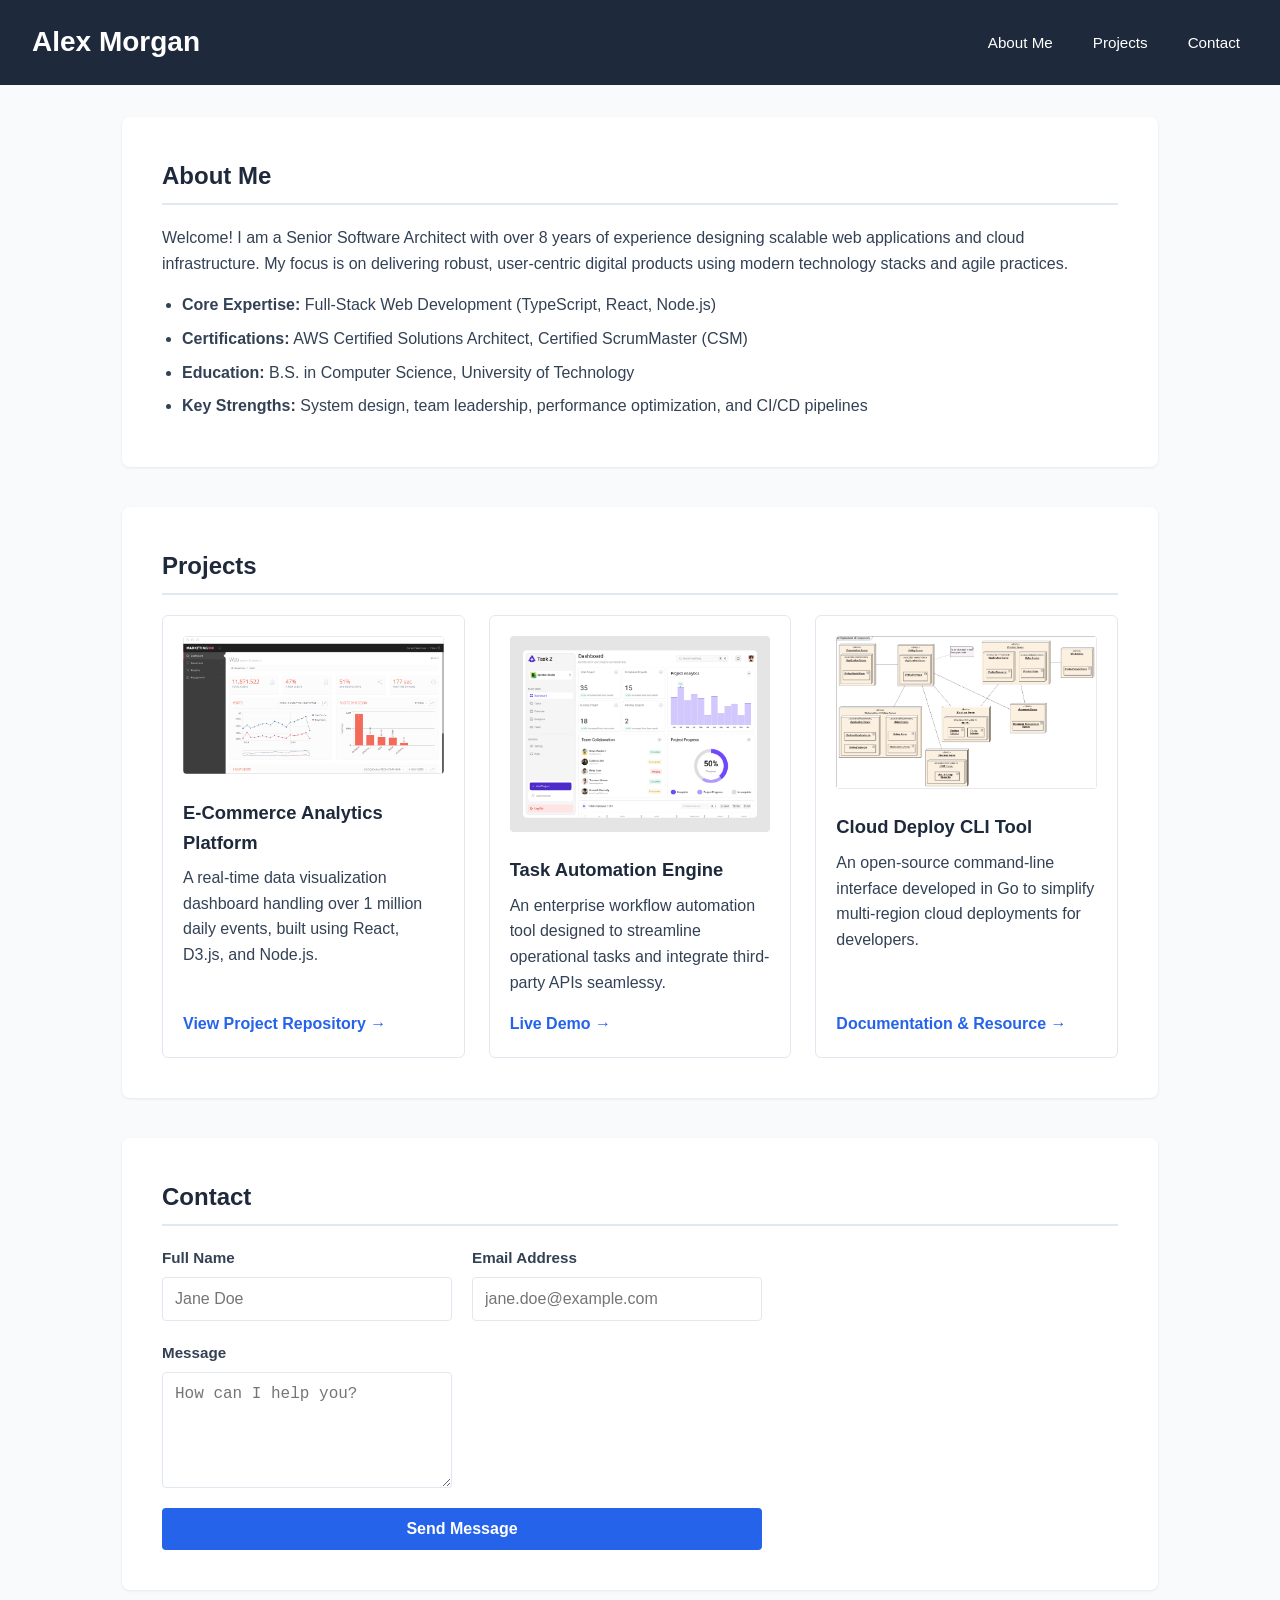
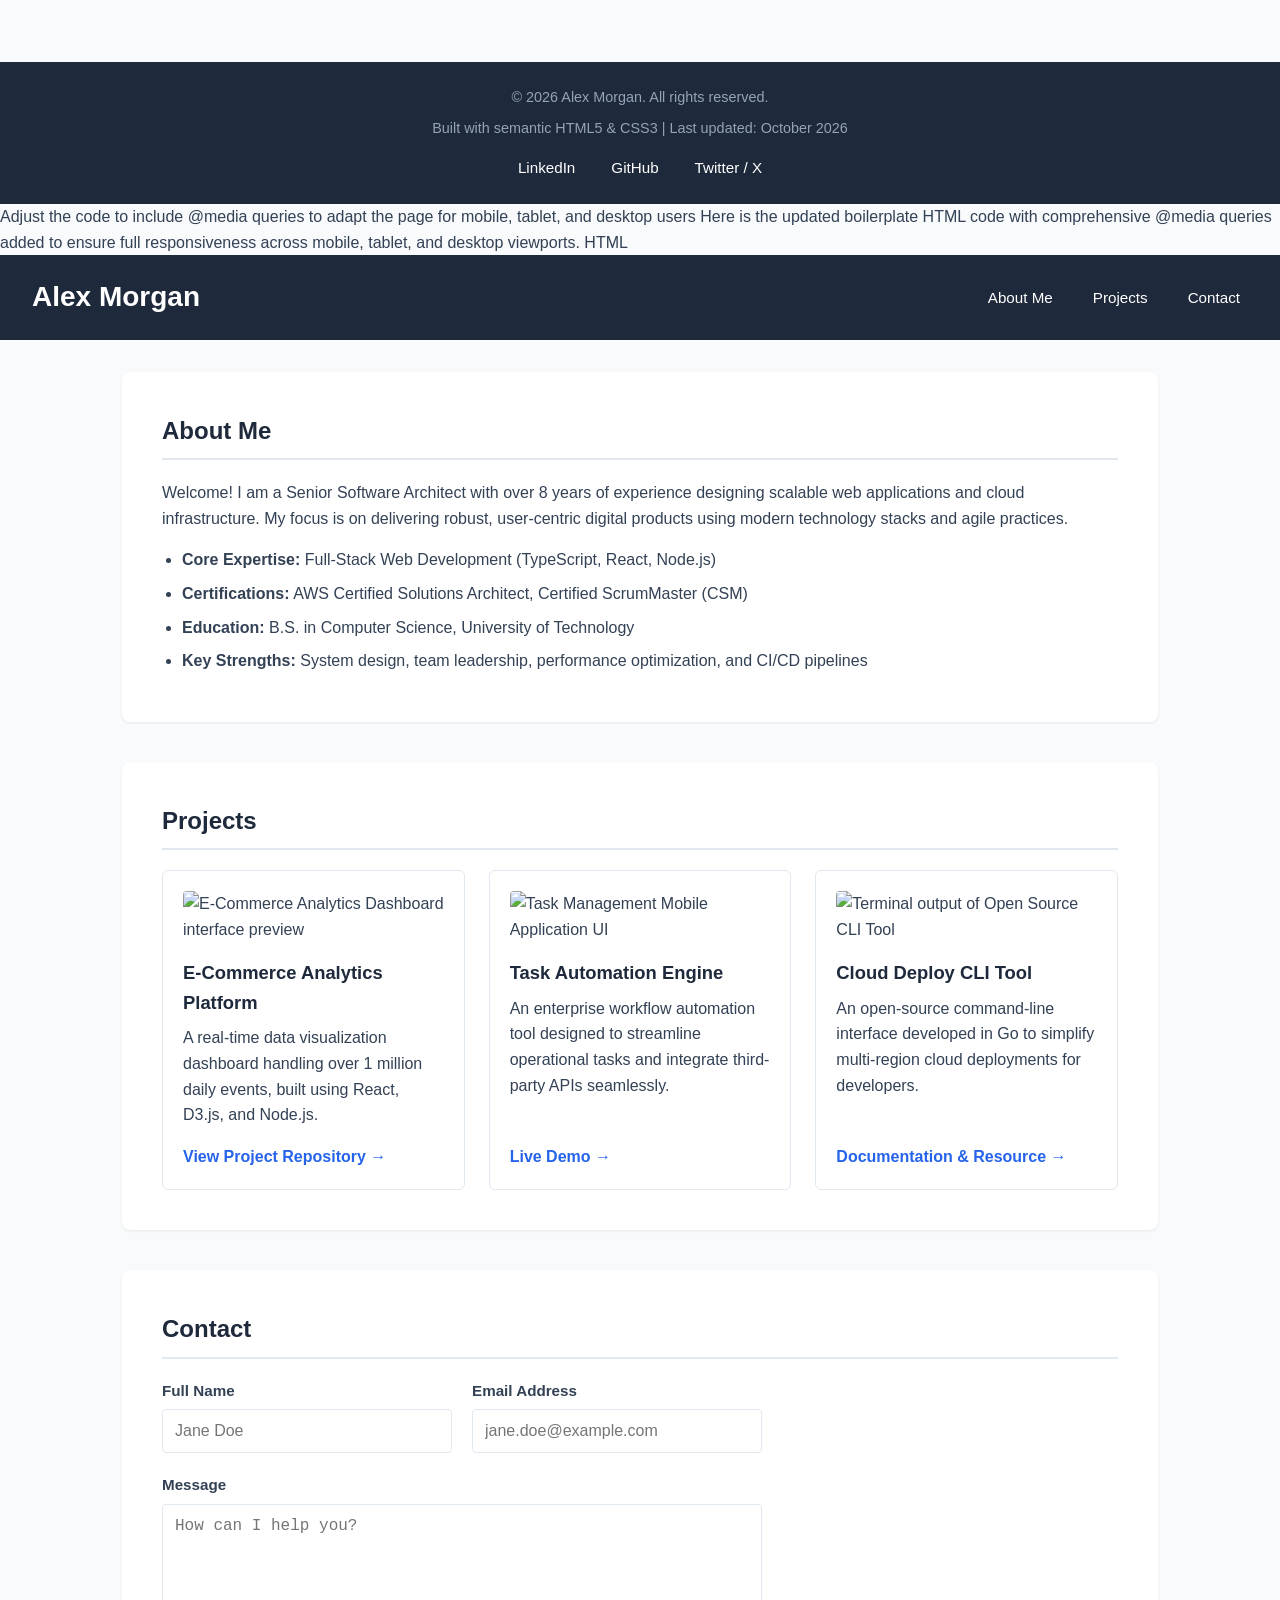
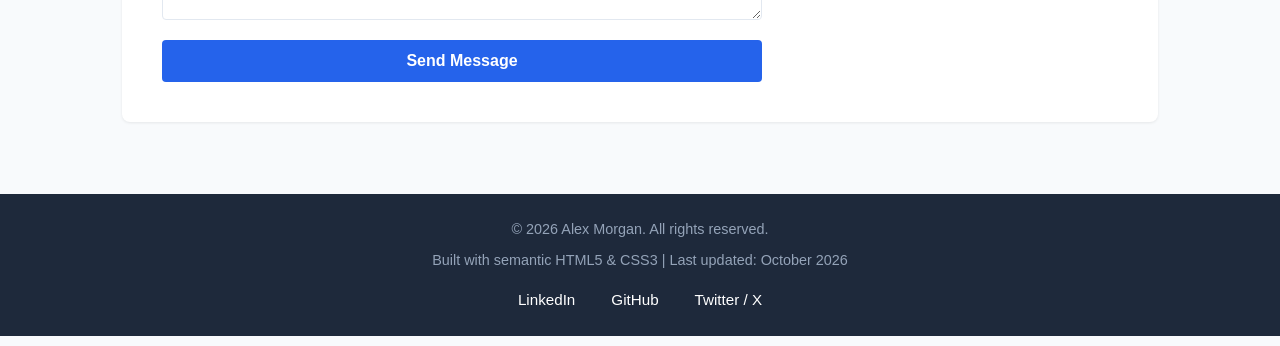
==== index.html @ 40d51b21 "Initial Commit" ====
<!DOCTYPE html>
<html lang="en">
<head>
    <meta charset="UTF-8">
    <meta name="viewport" content="width=device-width, initial-scale=1.0">
    <meta name="description" content="Professional portfolio and profile showcasing expertise, qualifications, and recent projects.">
    <meta name="author" content="Alex Morgan">
    <title>Alex Morgan | Professional Profile</title>
    <link rel="stylesheet" href="styles.css">

</head>
<body>

    <!-- Header Section -->
    <header>
        <h1>Alex Morgan</h1>
        <nav aria-label="Main Navigation">
            <ul>
                <li><a href="#about">About Me</a></li>
                <li><a href="#projects">Projects</a></li>
                <li><a href="#contact">Contact</a></li>
            </ul>
        </nav>
    </header>

    <!-- Main Content Area -->
    <main>
        <!-- Section 1: About Me -->
        <section id="about">
            <h2>About Me</h2>
            <p>Welcome! I am a Senior Software Architect with over 8 years of experience designing scalable web applications and cloud infrastructure. My focus is on delivering robust, user-centric digital products using modern technology stacks and agile practices.</p>
            
            <ul class="about-list">
                <li><strong>Core Expertise:</strong> Full-Stack Web Development (TypeScript, React, Node.js)</li>
                <li><strong>Certifications:</strong> AWS Certified Solutions Architect, Certified ScrumMaster (CSM)</li>
                <li><strong>Education:</strong> B.S. in Computer Science, University of Technology</li>
                <li><strong>Key Strengths:</strong> System design, team leadership, performance optimization, and CI/CD pipelines</li>
            </ul>
        </section>

        <!-- Section 2: Projects -->
        <section id="projects">
            <h2>Projects</h2>
            <div class="projects-grid">
                
                <!-- Project 1 (With Image) -->
                <article class="project-card">
                    <div>
                        <img src="analytics.jpg" alt="E-Commerce Analytics Dashboard interface preview">
                        <h3>E-Commerce Analytics Platform</h3>
                        <p>A real-time data visualization dashboard handling over 1 million daily events, built using React, D3.js, and Node.js.</p>
                    </div>
                    <a href="https://github.com/example/ecommerce-analytics" target="_blank" rel="noopener noreferrer">View Project Repository &rarr;</a>
                </article>

                <!-- Project 2 (With Image) -->
                <article class="project-card">
                    <div>
                        <img src="task-manage.webp" alt="Task Management Mobile Application UI">
                        <h3>Task Automation Engine</h3>
                        <p>An enterprise workflow automation tool designed to streamline operational tasks and integrate third-party APIs seamlessy.</p>
                    </div>
                    <a href="https://example.com/task-engine-demo" target="_blank" rel="noopener noreferrer">Live Demo &rarr;</a>
                </article>

                <!-- Project 3 (With Linked Resource) -->
                <article class="project-card">
                    <div>
                        <img src="deploy.png" alt="Terminal output of Open Source CLI Tool">
                        <h3>Cloud Deploy CLI Tool</h3>
                        <p>An open-source command-line interface developed in Go to simplify multi-region cloud deployments for developers.</p>
                    </div>
                    <a href="https://example.com/cloud-cli-docs" target="_blank" rel="noopener noreferrer">Documentation & Resource &rarr;</a>
                </article>

            </div>
        </section>

        <!-- Section 3: Contact Form -->
        <section id="contact">
            <h2>Contact</h2>
            <form class="contact-form" action="#" method="POST">
                
                <div class="form-group">
                    <label for="name">Full Name</label>
                    <input type="text" id="name" name="name" required placeholder="Jane Doe">
                </div>

                <div class="form-group">
                    <label for="email">Email Address</label>
                    <input type="email" id="email" name="email" required placeholder="jane.doe@example.com">
                </div>

                <div class="form-group">
                    <label for="message">Message</label>
                    <textarea id="message" name="message" rows="5" required placeholder="How can I help you?"></textarea>
                </div>

                <button type="submit">Send Message</button>
            </form>
        </section>
    </main>

    <!-- Footer Section -->
    <footer>
        <p>&copy; 2026 Alex Morgan. All rights reserved.</p>
        <p>Built with semantic HTML5 & CSS3 | Last updated: October 2026</p>
        
        <nav aria-label="Social Media Links">
            <ul class="social-links">
                <li><a href="https://linkedin.com" target="_blank" rel="noopener noreferrer">LinkedIn</a></li>
                <li><a href="https://github.com" target="_blank" rel="noopener noreferrer">GitHub</a></li>
                <li><a href="https://twitter.com" target="_blank" rel="noopener noreferrer">Twitter / X</a></li>
            </ul>
        </nav>
    </footer>

</body>
</html>
Adjust the code to include @media queries to adapt the page for mobile, tablet, and desktop users

Here is the updated boilerplate HTML code with comprehensive @media queries added to ensure full responsiveness across mobile, tablet, and desktop viewports.

HTML
<!DOCTYPE html>
<html lang="en">
<head>
    <meta charset="UTF-8">
    <meta name="viewport" content="width=device-width, initial-scale=1.0">
    <meta name="description" content="Professional portfolio and profile showcasing expertise, qualifications, and recent projects.">
    <meta name="author" content="Alex Morgan">
    <title>Alex Morgan | Professional Profile</title>
    <style>
        :root {
            --primary-color: #2563eb;
            --primary-hover: #1d4ed8;
            --secondary-color: #1e293b;
            --background-color: #f8fafc;
            --card-background: #ffffff;
            --text-color: #334155;
            --border-color: #e2e8f0;
        }

        * {
            box-sizing: border-box;
            margin: 0;
            padding: 0;
        }

        body {
            font-family: -apple-system, BlinkMacSystemFont, "Segoe UI", Roboto, Helvetica, Arial, sans-serif;
            line-height: 1.6;
            color: var(--text-color);
            background-color: var(--background-color);
            display: flex;
            flex-direction: column;
            min-height: 100vh;
        }

        /* ----------------------------------------------------
           BASE STYLES (Mobile-First Defaults: < 768px)
        ---------------------------------------------------- */
        header {
            background-color: var(--secondary-color);
            color: #ffffff;
            padding: 1.25rem 1rem;
            display: flex;
            flex-direction: column;
            align-items: center;
            gap: 1rem;
            text-align: center;
        }

        header h1 {
            font-size: 1.5rem;
        }

        nav ul {
            display: flex;
            flex-wrap: wrap;
            justify-content: center;
            list-style: none;
            gap: 1rem;
        }

        nav a {
            color: #ffffff;
            text-decoration: none;
            font-weight: 500;
            font-size: 0.95rem;
            padding: 0.25rem 0.5rem;
        }

        nav a:hover {
            text-decoration: underline;
        }

        main {
            width: 100%;
            margin: 1.5rem auto;
            padding: 0 1rem;
            flex: 1;
        }

        section {
            margin-bottom: 2rem;
            background-color: var(--card-background);
            padding: 1.25rem;
            border-radius: 8px;
            box-shadow: 0 1px 3px rgba(0, 0, 0, 0.08);
        }

        h2 {
            color: var(--secondary-color);
            font-size: 1.35rem;
            border-bottom: 2px solid var(--border-color);
            padding-bottom: 0.5rem;
            margin-bottom: 1.25rem;
        }

        /* Section 1: About Me */
        .about-list {
            margin-top: 1rem;
            padding-left: 1.25rem;
        }

        .about-list li {
            margin-bottom: 0.5rem;
        }

        /* Section 2: Projects */
        .projects-grid {
            display: grid;
            grid-template-columns: 1fr; /* Single column on small screens */
            gap: 1.25rem;
        }

        .project-card {
            border: 1px solid var(--border-color);
            border-radius: 6px;
            padding: 1.25rem;
            display: flex;
            flex-direction: column;
            justify-content: space-between;
        }

        .project-card img {
            width: 100%;
            height: auto;
            max-height: 200px;
            object-fit: cover;
            border-radius: 4px;
            margin-bottom: 1rem;
        }

        .project-card h3 {
            margin-bottom: 0.5rem;
            color: var(--secondary-color);
            font-size: 1.15rem;
        }

        .project-card a {
            display: inline-block;
            margin-top: 1rem;
            color: var(--primary-color);
            text-decoration: none;
            font-weight: bold;
        }

        .project-card a:hover {
            text-decoration: underline;
        }

        /* Section 3: Contact Form */
        .contact-form {
            display: flex;
            flex-direction: column;
            gap: 1rem;
            width: 100%;
        }

        .form-group {
            display: flex;
            flex-direction: column;
            gap: 0.4rem;
        }

        label {
            font-weight: 600;
            font-size: 0.95rem;
        }

        input, textarea {
            padding: 0.75rem;
            border: 1px solid var(--border-color);
            border-radius: 4px;
            font-size: 1rem;
            width: 100%;
        }

        button[type="submit"] {
            background-color: var(--primary-color);
            color: white;
            padding: 0.75rem 1.5rem;
            border: none;
            border-radius: 4px;
            font-size: 1rem;
            cursor: pointer;
            width: 100%; /* Full width button on mobile */
            font-weight: 600;
            transition: background-color 0.2s ease;
        }

        button[type="submit"]:hover {
            background-color: var(--primary-hover);
        }

        /* Footer */
        footer {
            background-color: var(--secondary-color);
            color: #94a3b8;
            padding: 1.5rem 1rem;
            text-align: center;
            margin-top: auto;
            font-size: 0.9rem;
        }

        footer p {
            margin-bottom: 0.5rem;
        }

        .social-links {
            display: flex;
            justify-content: center;
            gap: 1.25rem;
            list-style: none;
            margin-top: 1rem;
        }

        .social-links a {
            color: #ffffff;
            text-decoration: none;
        }

        .social-links a:hover {
            text-decoration: underline;
        }


        /* ----------------------------------------------------
           MEDIA QUERY: TABLETS (768px to 1023px)
        ---------------------------------------------------- */
        @media screen and (min-width: 768px) {
            header {
                flex-direction: row;
                justify-content: space-between;
                padding: 1.25rem 2rem;
                text-align: left;
            }

            header h1 {
                font-size: 1.75rem;
            }

            nav ul {
                gap: 1.5rem;
            }

            main {
                max-width: 90%;
                margin: 2rem auto;
            }

            section {
                padding: 2rem;
                margin-bottom: 2.5rem;
            }

            h2 {
                font-size: 1.5rem;
            }

            /* Projects grid displays 2 items per row on tablets */
            .projects-grid {
                grid-template-columns: repeat(2, 1fr);
                gap: 1.5rem;
            }

            .contact-form {
                max-width: 600px;
            }

            button[type="submit"] {
                width: auto; /* Auto width on tablet and up */
            }
        }


        /* ----------------------------------------------------
           MEDIA QUERY: DESKTOPS (1024px and above)
        ---------------------------------------------------- */
        @media screen and (min-width: 1024px) {
            main {
                max-width: 1100px;
                padding: 0 2rem;
            }

            /* Projects grid displays 3 items per row on large desktops */
            .projects-grid {
                grid-template-columns: repeat(3, 1fr);
            }

            section {
                padding: 2.5rem;
            }

            .contact-form {
                display: grid;
                grid-template-columns: 1fr 1fr;
                gap: 1.25rem;
            }

            /* Make message textarea and submit button span full width */
            .form-group.full-width,
            button[type="submit"] {
                grid-column: span 2;
            }
        }
    </style>
</head>
<body>

    <!-- Header Section -->
    <header>
        <h1>Alex Morgan</h1>
        <nav aria-label="Main Navigation">
            <ul>
                <li><a href="#about">About Me</a></li>
                <li><a href="#projects">Projects</a></li>
                <li><a href="#contact">Contact</a></li>
            </ul>
        </nav>
    </header>

    <!-- Main Content Area -->
    <main>
        <!-- Section 1: About Me -->
        <section id="about">
            <h2>About Me</h2>
            <p>Welcome! I am a Senior Software Architect with over 8 years of experience designing scalable web applications and cloud infrastructure. My focus is on delivering robust, user-centric digital products using modern technology stacks and agile practices.</p>
            
            <ul class="about-list">
                <li><strong>Core Expertise:</strong> Full-Stack Web Development (TypeScript, React, Node.js)</li>
                <li><strong>Certifications:</strong> AWS Certified Solutions Architect, Certified ScrumMaster (CSM)</li>
                <li><strong>Education:</strong> B.S. in Computer Science, University of Technology</li>
                <li><strong>Key Strengths:</strong> System design, team leadership, performance optimization, and CI/CD pipelines</li>
            </ul>
        </section>

        <!-- Section 2: Projects -->
        <section id="projects">
            <h2>Projects</h2>
            <div class="projects-grid">
                
                <!-- Project 1 -->
                <article class="project-card">
                    <div>
                        <img src="https://via.placeholder.com/400x200?text=E-Commerce+Platform" alt="E-Commerce Analytics Dashboard interface preview">
                        <h3>E-Commerce Analytics Platform</h3>
                        <p>A real-time data visualization dashboard handling over 1 million daily events, built using React, D3.js, and Node.js.</p>
                    </div>
                    <a href="https://github.com/example/ecommerce-analytics" target="_blank" rel="noopener noreferrer">View Project Repository &rarr;</a>
                </article>

                <!-- Project 2 -->
                <article class="project-card">
                    <div>
                        <img src="https://via.placeholder.com/400x200?text=Task+Management+App" alt="Task Management Mobile Application UI">
                        <h3>Task Automation Engine</h3>
                        <p>An enterprise workflow automation tool designed to streamline operational tasks and integrate third-party APIs seamlessly.</p>
                    </div>
                    <a href="https://example.com/task-engine-demo" target="_blank" rel="noopener noreferrer">Live Demo &rarr;</a>
                </article>

                <!-- Project 3 -->
                <article class="project-card">
                    <div>
                        <img src="https://via.placeholder.com/400x200?text=Open+Source+CLI" alt="Terminal output of Open Source CLI Tool">
                        <h3>Cloud Deploy CLI Tool</h3>
                        <p>An open-source command-line interface developed in Go to simplify multi-region cloud deployments for developers.</p>
                    </div>
                    <a href="https://example.com/cloud-cli-docs" target="_blank" rel="noopener noreferrer">Documentation & Resource &rarr;</a>
                </article>

            </div>
        </section>

        <!-- Section 3: Contact Form -->
        <section id="contact">
            <h2>Contact</h2>
            <form class="contact-form" action="#" method="POST">
                
                <div class="form-group">
                    <label for="name">Full Name</label>
                    <input type="text" id="name" name="name" required placeholder="Jane Doe">
                </div>

                <div class="form-group">
                    <label for="email">Email Address</label>
                    <input type="email" id="email" name="email" required placeholder="jane.doe@example.com">
                </div>

                <div class="form-group full-width">
                    <label for="message">Message</label>
                    <textarea id="message" name="message" rows="5" required placeholder="How can I help you?"></textarea>
                </div>

                <button type="submit">Send Message</button>
            </form>
        </section>
    </main>

    <!-- Footer Section -->
    <footer>
        <p>&copy; 2026 Alex Morgan. All rights reserved.</p>
        <p>Built with semantic HTML5 & CSS3 | Last updated: October 2026</p>
        
        <nav aria-label="Social Media Links">
            <ul class="social-links">
                <li><a href="https://linkedin.com" target="_blank" rel="noopener noreferrer">LinkedIn</a></li>
                <li><a href="https://github.com" target="_blank" rel="noopener noreferrer">GitHub</a></li>
                <li><a href="https://twitter.com" target="_blank" rel="noopener noreferrer">Twitter / X</a></li>
            </ul>
        </nav>
    </footer>

</body>
---- styles.css ----
:root {
    --primary-color: #2563eb;
    --secondary-color: #1e293b;
    --background-color: #f8fafc;
    --card-background: #ffffff;
    --text-color: #334155;
    --border-color: #e2e8f0;
}

* {
    box-sizing: border-box;
    margin: 0;
    padding: 0;
}

body {
    font-family: -apple-system, BlinkMacSystemFont, "Segoe UI", Roboto, Helvetica, Arial, sans-serif;
    line-height: 1.6;
    color: var(--text-color);
    background-color: var(--background-color);
    display: flex;
    flex-direction: column;
    min-height: 100vh;
}

header {
    background-color: var(--secondary-color);
    color: #ffffff;
    padding: 1rem 2rem;
    display: flex;
    justify-content: space-between;
    align-items: center;
    flex-wrap: wrap;
}

header h1 {
    font-size: 1.75rem;
}

nav ul {
    display: flex;
    list-style: none;
    gap: 1.5rem;
}

nav a {
    color: #ffffff;
    text-decoration: none;
    font-weight: 500;
}

nav a:hover {
    text-decoration: underline;
}

main {
    max-width: 1100px;
    margin: 2rem auto;
    padding: 0 1.5rem;
    flex: 1;
}

section {
    margin-bottom: 3rem;
    background-color: var(--card-background);
    padding: 2rem;
    border-radius: 8px;
    box-shadow: 0 1px 3px rgba(0,0,0,0.1);
}

h2 {
    color: var(--secondary-color);
    border-bottom: 2px solid var(--border-color);
    padding-bottom: 0.5rem;
    margin-bottom: 1.5rem;
}

/* Section 1: About Me */
.about-list {
    margin-top: 1rem;
    padding-left: 1.5rem;
}

/* Section 2: Projects */
.projects-grid {
    display: grid;
    grid-template-columns: repeat(auto-fit, minmax(280px, 1fr));
    gap: 1.5rem;
}

.project-card {
    border: 1px solid var(--border-color);
    border-radius: 6px;
    padding: 1.5rem;
    display: flex;
    flex-direction: column;
    justify-content: space-between;
}

.project-card img {
    width: 100%;
    height: 180px;
    object-fit: cover;
    border-radius: 4px;
    margin-bottom: 1rem;
}

.project-card h3 {
    margin-bottom: 0.5rem;
    color: var(--secondary-color);
}

.project-card a {
    display: inline-block;
    margin-top: 1rem;
    color: var(--primary-color);
    text-decoration: none;
    font-weight: bold;
}

.project-card a:hover {
    text-decoration: underline;
}

/* Section 3: Contact Form */
.contact-form {
    display: flex;
    flex-direction: column;
    gap: 1.25rem;
    max-width: 600px;
}

.form-group {
    display: flex;
    flex-direction: column;
    gap: 0.5rem;
}

label {
    font-weight: 600;
}

input, textarea {
    padding: 0.75rem;
    border: 1px solid var(--border-color);
    border-radius: 4px;
    font-size: 1rem;
}

button[type="submit"] {
    background-color: var(--primary-color);
    color: white;
    padding: 0.75rem 1.5rem;
    border: none;
    border-radius: 4px;
    font-size: 1rem;
    cursor: pointer;
    align-self: flex-start;
}

button[type="submit"]:hover {
    background-color: #1d4ed8;
}

/* Footer */
footer {
    background-color: var(--secondary-color);
    color: #94a3b8;
    padding: 2rem;
    text-align: center;
    margin-top: auto;
}

footer p {
    margin-bottom: 0.5rem;
}

.social-links {
    display: flex;
    justify-content: center;
    gap: 1.5rem;
    list-style: none;
    margin-top: 1rem;
}

.social-links a {
    color: #ffffff;
    text-decoration: none;
}

.social-links a:hover {
    text-decoration: underline;
}
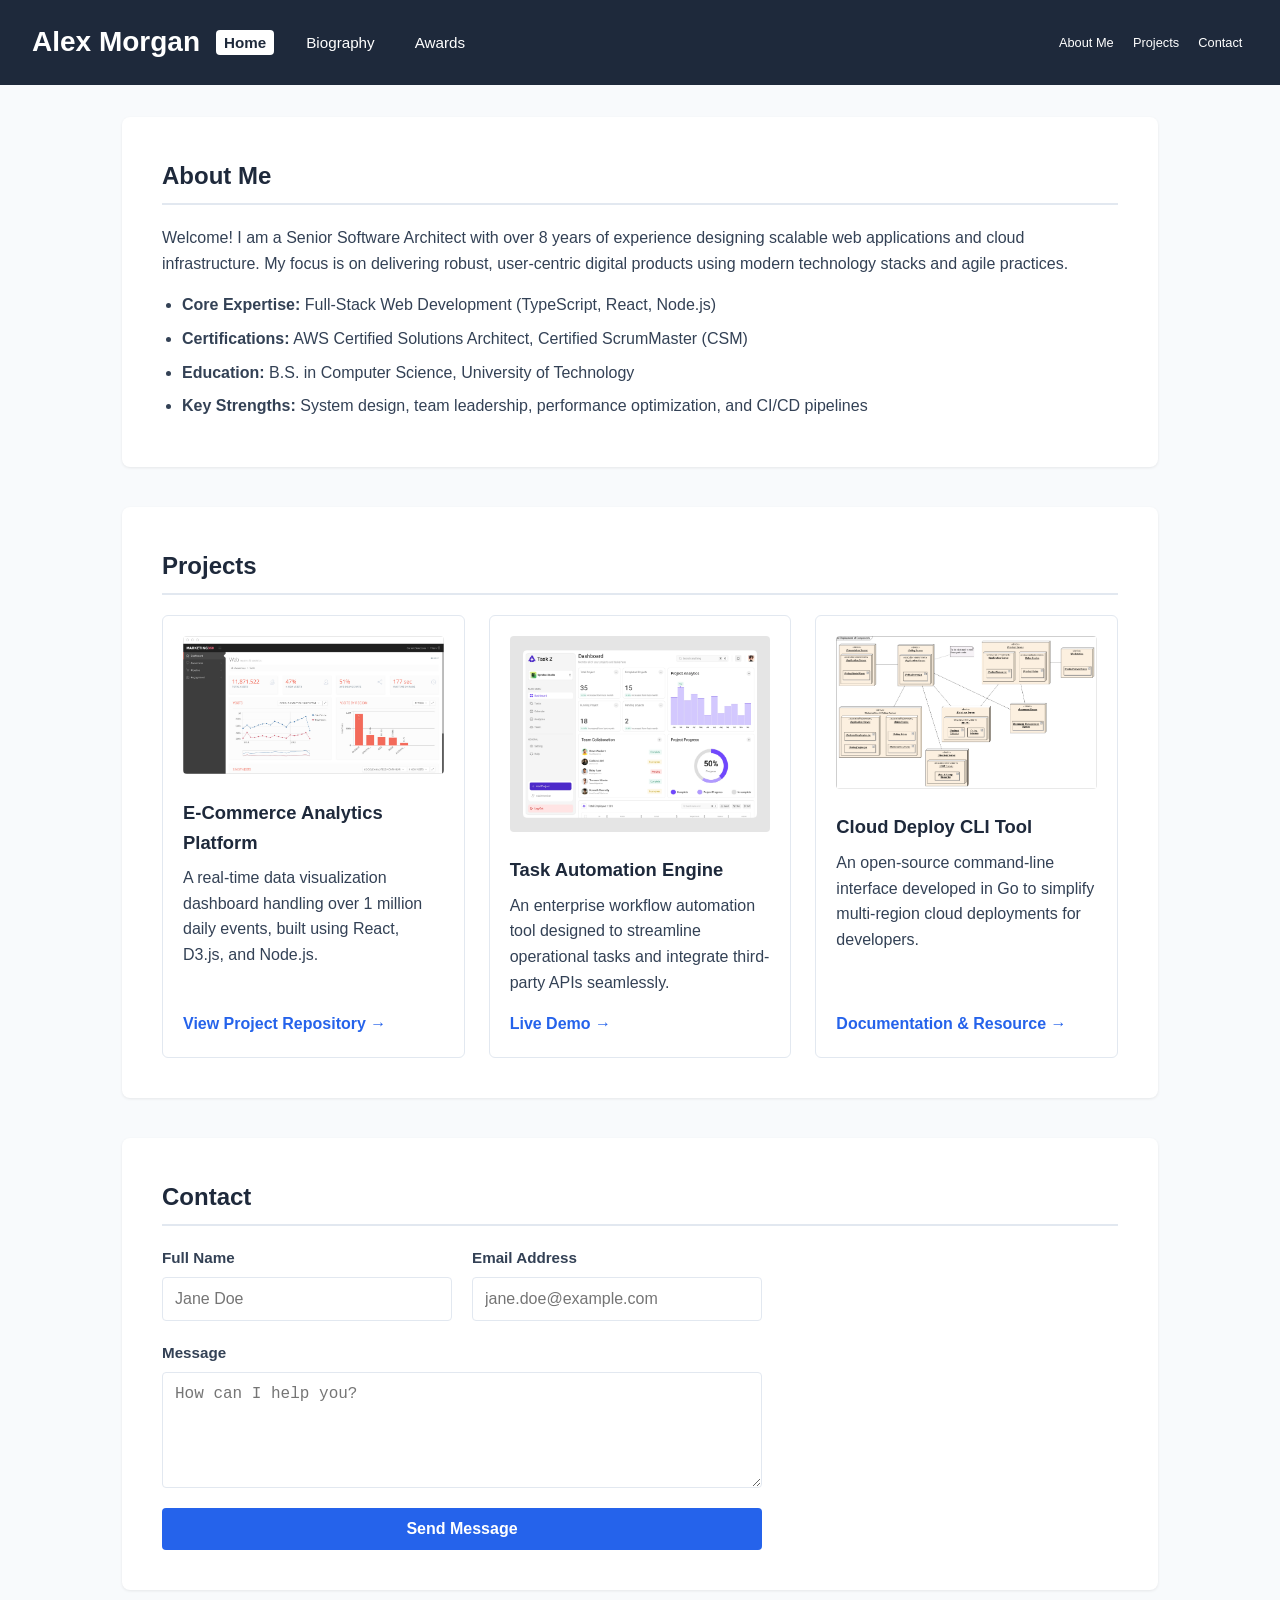
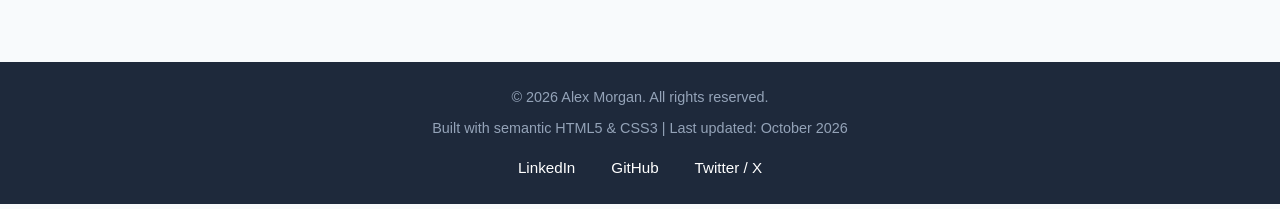
==== commit c7dc5c77: "Added persistent nav, new pages" ====
--- a/index.html
+++ b/index.html
@@ -7,439 +7,33 @@
     <meta name="author" content="Alex Morgan">
     <title>Alex Morgan | Professional Profile</title>
     <link rel="stylesheet" href="styles.css">
-
 </head>
 <body>
 
     <!-- Header Section -->
     <header>
         <h1>Alex Morgan</h1>
-        <nav aria-label="Main Navigation">
-            <ul>
-                <li><a href="#about">About Me</a></li>
-                <li><a href="#projects">Projects</a></li>
-                <li><a href="#contact">Contact</a></li>
-            </ul>
-        </nav>
-    </header>
-
-    <!-- Main Content Area -->
-    <main>
-        <!-- Section 1: About Me -->
-        <section id="about">
-            <h2>About Me</h2>
-            <p>Welcome! I am a Senior Software Architect with over 8 years of experience designing scalable web applications and cloud infrastructure. My focus is on delivering robust, user-centric digital products using modern technology stacks and agile practices.</p>
-            
-            <ul class="about-list">
-                <li><strong>Core Expertise:</strong> Full-Stack Web Development (TypeScript, React, Node.js)</li>
-                <li><strong>Certifications:</strong> AWS Certified Solutions Architect, Certified ScrumMaster (CSM)</li>
-                <li><strong>Education:</strong> B.S. in Computer Science, University of Technology</li>
-                <li><strong>Key Strengths:</strong> System design, team leadership, performance optimization, and CI/CD pipelines</li>
-            </ul>
-        </section>
-
-        <!-- Section 2: Projects -->
-        <section id="projects">
-            <h2>Projects</h2>
-            <div class="projects-grid">
-                
-                <!-- Project 1 (With Image) -->
-                <article class="project-card">
-                    <div>
-                        <img src="analytics.jpg" alt="E-Commerce Analytics Dashboard interface preview">
-                        <h3>E-Commerce Analytics Platform</h3>
-                        <p>A real-time data visualization dashboard handling over 1 million daily events, built using React, D3.js, and Node.js.</p>
-                    </div>
-                    <a href="https://github.com/example/ecommerce-analytics" target="_blank" rel="noopener noreferrer">View Project Repository &rarr;</a>
-                </article>
-
-                <!-- Project 2 (With Image) -->
-                <article class="project-card">
-                    <div>
-                        <img src="task-manage.webp" alt="Task Management Mobile Application UI">
-                        <h3>Task Automation Engine</h3>
-                        <p>An enterprise workflow automation tool designed to streamline operational tasks and integrate third-party APIs seamlessy.</p>
-                    </div>
-                    <a href="https://example.com/task-engine-demo" target="_blank" rel="noopener noreferrer">Live Demo &rarr;</a>
-                </article>
-
-                <!-- Project 3 (With Linked Resource) -->
-                <article class="project-card">
-                    <div>
-                        <img src="deploy.png" alt="Terminal output of Open Source CLI Tool">
-                        <h3>Cloud Deploy CLI Tool</h3>
-                        <p>An open-source command-line interface developed in Go to simplify multi-region cloud deployments for developers.</p>
-                    </div>
-                    <a href="https://example.com/cloud-cli-docs" target="_blank" rel="noopener noreferrer">Documentation & Resource &rarr;</a>
-                </article>
-
-            </div>
-        </section>
-
-        <!-- Section 3: Contact Form -->
-        <section id="contact">
-            <h2>Contact</h2>
-            <form class="contact-form" action="#" method="POST">
-                
-                <div class="form-group">
-                    <label for="name">Full Name</label>
-                    <input type="text" id="name" name="name" required placeholder="Jane Doe">
-                </div>
-
-                <div class="form-group">
-                    <label for="email">Email Address</label>
-                    <input type="email" id="email" name="email" required placeholder="jane.doe@example.com">
-                </div>
-
-                <div class="form-group">
-                    <label for="message">Message</label>
-                    <textarea id="message" name="message" rows="5" required placeholder="How can I help you?"></textarea>
-                </div>
-
-                <button type="submit">Send Message</button>
-            </form>
-        </section>
-    </main>
-
-    <!-- Footer Section -->
-    <footer>
-        <p>&copy; 2026 Alex Morgan. All rights reserved.</p>
-        <p>Built with semantic HTML5 & CSS3 | Last updated: October 2026</p>
-        
-        <nav aria-label="Social Media Links">
-            <ul class="social-links">
-                <li><a href="https://linkedin.com" target="_blank" rel="noopener noreferrer">LinkedIn</a></li>
-                <li><a href="https://github.com" target="_blank" rel="noopener noreferrer">GitHub</a></li>
-                <li><a href="https://twitter.com" target="_blank" rel="noopener noreferrer">Twitter / X</a></li>
-            </ul>
-        </nav>
-    </footer>
-
-</body>
-</html>
-Adjust the code to include @media queries to adapt the page for mobile, tablet, and desktop users
-
-Here is the updated boilerplate HTML code with comprehensive @media queries added to ensure full responsiveness across mobile, tablet, and desktop viewports.
-
-HTML
-<!DOCTYPE html>
-<html lang="en">
-<head>
-    <meta charset="UTF-8">
-    <meta name="viewport" content="width=device-width, initial-scale=1.0">
-    <meta name="description" content="Professional portfolio and profile showcasing expertise, qualifications, and recent projects.">
-    <meta name="author" content="Alex Morgan">
-    <title>Alex Morgan | Professional Profile</title>
-    <style>
-        :root {
-            --primary-color: #2563eb;
-            --primary-hover: #1d4ed8;
-            --secondary-color: #1e293b;
-            --background-color: #f8fafc;
-            --card-background: #ffffff;
-            --text-color: #334155;
-            --border-color: #e2e8f0;
-        }
-
-        * {
-            box-sizing: border-box;
-            margin: 0;
-            padding: 0;
-        }
-
-        body {
-            font-family: -apple-system, BlinkMacSystemFont, "Segoe UI", Roboto, Helvetica, Arial, sans-serif;
-            line-height: 1.6;
-            color: var(--text-color);
-            background-color: var(--background-color);
-            display: flex;
-            flex-direction: column;
-            min-height: 100vh;
-        }
-
-        /* ----------------------------------------------------
-           BASE STYLES (Mobile-First Defaults: < 768px)
-        ---------------------------------------------------- */
-        header {
-            background-color: var(--secondary-color);
-            color: #ffffff;
-            padding: 1.25rem 1rem;
-            display: flex;
-            flex-direction: column;
-            align-items: center;
-            gap: 1rem;
-            text-align: center;
-        }
-
-        header h1 {
-            font-size: 1.5rem;
-        }
-
-        nav ul {
-            display: flex;
-            flex-wrap: wrap;
-            justify-content: center;
-            list-style: none;
-            gap: 1rem;
-        }
-
-        nav a {
-            color: #ffffff;
-            text-decoration: none;
-            font-weight: 500;
-            font-size: 0.95rem;
-            padding: 0.25rem 0.5rem;
-        }
-
-        nav a:hover {
-            text-decoration: underline;
-        }
-
-        main {
-            width: 100%;
-            margin: 1.5rem auto;
-            padding: 0 1rem;
-            flex: 1;
-        }
-
-        section {
-            margin-bottom: 2rem;
-            background-color: var(--card-background);
-            padding: 1.25rem;
-            border-radius: 8px;
-            box-shadow: 0 1px 3px rgba(0, 0, 0, 0.08);
-        }
-
-        h2 {
-            color: var(--secondary-color);
-            font-size: 1.35rem;
-            border-bottom: 2px solid var(--border-color);
-            padding-bottom: 0.5rem;
-            margin-bottom: 1.25rem;
-        }
-
-        /* Section 1: About Me */
-        .about-list {
-            margin-top: 1rem;
-            padding-left: 1.25rem;
-        }
-
-        .about-list li {
-            margin-bottom: 0.5rem;
-        }
-
-        /* Section 2: Projects */
-        .projects-grid {
-            display: grid;
-            grid-template-columns: 1fr; /* Single column on small screens */
-            gap: 1.25rem;
-        }
-
-        .project-card {
-            border: 1px solid var(--border-color);
-            border-radius: 6px;
-            padding: 1.25rem;
-            display: flex;
-            flex-direction: column;
-            justify-content: space-between;
-        }
-
-        .project-card img {
-            width: 100%;
-            height: auto;
-            max-height: 200px;
-            object-fit: cover;
-            border-radius: 4px;
-            margin-bottom: 1rem;
-        }
-
-        .project-card h3 {
-            margin-bottom: 0.5rem;
-            color: var(--secondary-color);
-            font-size: 1.15rem;
-        }
-
-        .project-card a {
-            display: inline-block;
-            margin-top: 1rem;
-            color: var(--primary-color);
-            text-decoration: none;
-            font-weight: bold;
-        }
-
-        .project-card a:hover {
-            text-decoration: underline;
-        }
-
-        /* Section 3: Contact Form */
-        .contact-form {
-            display: flex;
-            flex-direction: column;
-            gap: 1rem;
-            width: 100%;
-        }
-
-        .form-group {
-            display: flex;
-            flex-direction: column;
-            gap: 0.4rem;
-        }
-
-        label {
-            font-weight: 600;
-            font-size: 0.95rem;
-        }
-
-        input, textarea {
-            padding: 0.75rem;
-            border: 1px solid var(--border-color);
-            border-radius: 4px;
-            font-size: 1rem;
-            width: 100%;
-        }
-
-        button[type="submit"] {
-            background-color: var(--primary-color);
-            color: white;
-            padding: 0.75rem 1.5rem;
-            border: none;
-            border-radius: 4px;
-            font-size: 1rem;
-            cursor: pointer;
-            width: 100%; /* Full width button on mobile */
-            font-weight: 600;
-            transition: background-color 0.2s ease;
-        }
-
-        button[type="submit"]:hover {
-            background-color: var(--primary-hover);
-        }
-
-        /* Footer */
-        footer {
-            background-color: var(--secondary-color);
-            color: #94a3b8;
-            padding: 1.5rem 1rem;
-            text-align: center;
-            margin-top: auto;
-            font-size: 0.9rem;
-        }
-
-        footer p {
-            margin-bottom: 0.5rem;
-        }
-
-        .social-links {
-            display: flex;
-            justify-content: center;
-            gap: 1.25rem;
-            list-style: none;
-            margin-top: 1rem;
-        }
-
-        .social-links a {
-            color: #ffffff;
-            text-decoration: none;
-        }
-
-        .social-links a:hover {
-            text-decoration: underline;
-        }
-
-
-        /* ----------------------------------------------------
-           MEDIA QUERY: TABLETS (768px to 1023px)
-        ---------------------------------------------------- */
-        @media screen and (min-width: 768px) {
-            header {
-                flex-direction: row;
-                justify-content: space-between;
-                padding: 1.25rem 2rem;
-                text-align: left;
-            }
-
-            header h1 {
-                font-size: 1.75rem;
-            }
-
-            nav ul {
-                gap: 1.5rem;
-            }
-
-            main {
-                max-width: 90%;
-                margin: 2rem auto;
-            }
-
-            section {
-                padding: 2rem;
-                margin-bottom: 2.5rem;
-            }
-
-            h2 {
-                font-size: 1.5rem;
-            }
-
-            /* Projects grid displays 2 items per row on tablets */
-            .projects-grid {
-                grid-template-columns: repeat(2, 1fr);
-                gap: 1.5rem;
-            }
-
-            .contact-form {
-                max-width: 600px;
-            }
-
-            button[type="submit"] {
-                width: auto; /* Auto width on tablet and up */
-            }
-        }
-
-
-        /* ----------------------------------------------------
-           MEDIA QUERY: DESKTOPS (1024px and above)
-        ---------------------------------------------------- */
-        @media screen and (min-width: 1024px) {
-            main {
-                max-width: 1100px;
-                padding: 0 2rem;
-            }
-
-            /* Projects grid displays 3 items per row on large desktops */
-            .projects-grid {
-                grid-template-columns: repeat(3, 1fr);
-            }
-
-            section {
-                padding: 2.5rem;
-            }
-
-            .contact-form {
-                display: grid;
-                grid-template-columns: 1fr 1fr;
-                gap: 1.25rem;
-            }
-
-            /* Make message textarea and submit button span full width */
-            .form-group.full-width,
-            button[type="submit"] {
-                grid-column: span 2;
-            }
-        }
-    </style>
-</head>
-<body>
-
-    <!-- Header Section -->
-    <header>
-        <h1>Alex Morgan</h1>
-        <nav aria-label="Main Navigation">
-            <ul>
-                <li><a href="#about">About Me</a></li>
-                <li><a href="#projects">Projects</a></li>
-                <li><a href="#contact">Contact</a></li>
-            </ul>
-        </nav>
+        <input class="menu-toggle-checkbox" type="checkbox" id="mobile-menu-index">
+        <label class="menu-toggle-button" for="mobile-menu-index">
+            <span class="hamburger-icon" aria-hidden="true"><span></span><span></span><span></span></span>
+            Menu
+        </label>
+        <div class="header-navigation">
+            <nav class="main-navigation" aria-label="Main Navigation">
+                <ul>
+                    <li><a href="index.html" class="active" aria-current="page">Home</a></li>
+                    <li><a href="biography.html">Biography</a></li>
+                    <li><a href="awards.html">Awards</a></li>
+                </ul>
+            </nav>
+            <nav class="section-navigation" aria-label="Page Sections">
+                <ul>
+                    <li><a href="#about">About Me</a></li>
+                    <li><a href="#projects">Projects</a></li>
+                    <li><a href="#contact">Contact</a></li>
+                </ul>
+            </nav>
+        </div>
     </header>
 
     <!-- Main Content Area -->
@@ -465,7 +59,7 @@
                 <!-- Project 1 -->
                 <article class="project-card">
                     <div>
-                        <img src="https://via.placeholder.com/400x200?text=E-Commerce+Platform" alt="E-Commerce Analytics Dashboard interface preview">
+                        <img src="analytics.jpg" alt="E-Commerce Analytics Dashboard interface preview">
                         <h3>E-Commerce Analytics Platform</h3>
                         <p>A real-time data visualization dashboard handling over 1 million daily events, built using React, D3.js, and Node.js.</p>
                     </div>
@@ -475,7 +69,7 @@
                 <!-- Project 2 -->
                 <article class="project-card">
                     <div>
-                        <img src="https://via.placeholder.com/400x200?text=Task+Management+App" alt="Task Management Mobile Application UI">
+                        <img src="task-manage.webp" alt="Task Management Mobile Application UI">
                         <h3>Task Automation Engine</h3>
                         <p>An enterprise workflow automation tool designed to streamline operational tasks and integrate third-party APIs seamlessly.</p>
                     </div>
@@ -485,7 +79,7 @@
                 <!-- Project 3 -->
                 <article class="project-card">
                     <div>
-                        <img src="https://via.placeholder.com/400x200?text=Open+Source+CLI" alt="Terminal output of Open Source CLI Tool">
+                        <img src="deploy.png" alt="Terminal output of Open Source CLI Tool">
                         <h3>Cloud Deploy CLI Tool</h3>
                         <p>An open-source command-line interface developed in Go to simplify multi-region cloud deployments for developers.</p>
                     </div>
--- a/styles.css
+++ b/styles.css
@@ -1,6 +1,7 @@
 
 :root {
     --primary-color: #2563eb;
+    --primary-hover: #1d4ed8;
     --secondary-color: #1e293b;
     --background-color: #f8fafc;
     --card-background: #ffffff;
@@ -24,75 +25,217 @@
     min-height: 100vh;
 }
 
+/* ----------------------------------------------------
+   BASE STYLES (Mobile-First Defaults: < 768px)
+---------------------------------------------------- */
 header {
     background-color: var(--secondary-color);
     color: #ffffff;
-    padding: 1rem 2rem;
-    display: flex;
+    padding: 1.25rem 1rem;
+    display: flex;
+    flex-direction: column;
+    align-items: center;
+    gap: 1rem;
+    text-align: center;
+}
+
+header h1 {
+    font-size: 1.5rem;
+}
+
+header .header-navigation {
+    display: flex;
+    flex-direction: row;
+    flex-wrap: wrap;
+    align-items: center;
     justify-content: space-between;
-    align-items: center;
+    width: 100%;
+    gap: 0.35rem;
+}
+
+.main-navigation ul {
+    justify-content: flex-start;
+}
+
+header > .main-navigation {
+    align-self: flex-start;
+    margin-right: auto;
+}
+
+.section-navigation {
+    margin-left: auto;
+}
+
+.section-navigation ul {
+    justify-content: flex-end;
+}
+
+nav ul {
+    display: flex;
     flex-wrap: wrap;
-}
-
-header h1 {
-    font-size: 1.75rem;
-}
-
-nav ul {
-    display: flex;
+    justify-content: center;
     list-style: none;
-    gap: 1.5rem;
+    gap: 1rem;
 }
 
 nav a {
     color: #ffffff;
     text-decoration: none;
     font-weight: 500;
+    font-size: 0.95rem;
+    padding: 0.25rem 0.5rem;
 }
 
 nav a:hover {
     text-decoration: underline;
 }
 
+.main-navigation a.active {
+    color: var(--secondary-color);
+    background-color: #ffffff;
+    border-radius: 4px;
+    font-weight: 700;
+}
+
+.section-navigation ul {
+    gap: 0.5rem;
+}
+
+.section-navigation a {
+    font-size: 0.8rem;
+    padding: 0.15rem 0.35rem;
+}
+
+.menu-toggle-checkbox,
+.menu-toggle-button {
+    display: none;
+}
+
+@media screen and (max-width: 767px) {
+    header {
+        flex-direction: row;
+        flex-wrap: wrap;
+        justify-content: space-between;
+        text-align: left;
+    }
+
+    header h1 {
+        flex: 1;
+    }
+
+    .menu-toggle-checkbox {
+        display: block;
+        position: absolute;
+        width: 1px;
+        height: 1px;
+        padding: 0;
+        margin: -1px;
+        overflow: hidden;
+        clip: rect(0, 0, 0, 0);
+        white-space: nowrap;
+        border: 0;
+    }
+
+    .menu-toggle-button {
+        display: inline-flex;
+        align-items: center;
+        gap: 0.5rem;
+        padding: 0.5rem 0.75rem;
+        border: 1px solid #94a3b8;
+        border-radius: 4px;
+        cursor: pointer;
+    }
+
+    .menu-toggle-checkbox:focus-visible + .menu-toggle-button {
+        outline: 2px solid #ffffff;
+        outline-offset: 3px;
+    }
+
+    .hamburger-icon {
+        display: flex;
+        flex-direction: column;
+        gap: 4px;
+    }
+
+    .hamburger-icon span {
+        display: block;
+        width: 18px;
+        height: 2px;
+        background-color: #ffffff;
+    }
+
+    header .header-navigation,
+    header > .main-navigation {
+        display: none;
+        width: 100%;
+    }
+
+    .menu-toggle-checkbox:checked ~ .header-navigation {
+        display: flex;
+        flex-direction: column;
+        align-items: stretch;
+    }
+
+    .menu-toggle-checkbox:checked ~ .main-navigation {
+        display: block;
+    }
+
+    header .header-navigation nav,
+    header > .main-navigation {
+        margin: 0;
+    }
+
+    header nav ul {
+        flex-direction: column;
+        align-items: flex-start;
+        gap: 0.25rem;
+    }
+}
+
 main {
-    max-width: 1100px;
-    margin: 2rem auto;
-    padding: 0 1.5rem;
+    width: 100%;
+    margin: 1.5rem auto;
+    padding: 0 1rem;
     flex: 1;
 }
 
 section {
-    margin-bottom: 3rem;
+    margin-bottom: 2rem;
     background-color: var(--card-background);
-    padding: 2rem;
+    padding: 1.25rem;
     border-radius: 8px;
-    box-shadow: 0 1px 3px rgba(0,0,0,0.1);
+    box-shadow: 0 1px 3px rgba(0, 0, 0, 0.08);
 }
 
 h2 {
     color: var(--secondary-color);
+    font-size: 1.35rem;
     border-bottom: 2px solid var(--border-color);
     padding-bottom: 0.5rem;
-    margin-bottom: 1.5rem;
+    margin-bottom: 1.25rem;
 }
 
 /* Section 1: About Me */
 .about-list {
     margin-top: 1rem;
-    padding-left: 1.5rem;
+    padding-left: 1.25rem;
+}
+
+.about-list li {
+    margin-bottom: 0.5rem;
 }
 
 /* Section 2: Projects */
 .projects-grid {
     display: grid;
-    grid-template-columns: repeat(auto-fit, minmax(280px, 1fr));
-    gap: 1.5rem;
+    grid-template-columns: 1fr;
+    gap: 1.25rem;
 }
 
 .project-card {
     border: 1px solid var(--border-color);
     border-radius: 6px;
-    padding: 1.5rem;
+    padding: 1.25rem;
     display: flex;
     flex-direction: column;
     justify-content: space-between;
@@ -100,7 +243,8 @@
 
 .project-card img {
     width: 100%;
-    height: 180px;
+    height: auto;
+    max-height: 200px;
     object-fit: cover;
     border-radius: 4px;
     margin-bottom: 1rem;
@@ -109,6 +253,7 @@
 .project-card h3 {
     margin-bottom: 0.5rem;
     color: var(--secondary-color);
+    font-size: 1.15rem;
 }
 
 .project-card a {
@@ -127,18 +272,19 @@
 .contact-form {
     display: flex;
     flex-direction: column;
-    gap: 1.25rem;
-    max-width: 600px;
+    gap: 1rem;
+    width: 100%;
 }
 
 .form-group {
     display: flex;
     flex-direction: column;
-    gap: 0.5rem;
+    gap: 0.4rem;
 }
 
 label {
     font-weight: 600;
+    font-size: 0.95rem;
 }
 
 input, textarea {
@@ -146,6 +292,7 @@
     border: 1px solid var(--border-color);
     border-radius: 4px;
     font-size: 1rem;
+    width: 100%;
 }
 
 button[type="submit"] {
@@ -156,20 +303,23 @@
     border-radius: 4px;
     font-size: 1rem;
     cursor: pointer;
-    align-self: flex-start;
+    width: 100%;
+    font-weight: 600;
+    transition: background-color 0.2s ease;
 }
 
 button[type="submit"]:hover {
-    background-color: #1d4ed8;
+    background-color: var(--primary-hover);
 }
 
 /* Footer */
 footer {
     background-color: var(--secondary-color);
     color: #94a3b8;
-    padding: 2rem;
+    padding: 1.5rem 1rem;
     text-align: center;
     margin-top: auto;
+    font-size: 0.9rem;
 }
 
 footer p {
@@ -179,7 +329,7 @@
 .social-links {
     display: flex;
     justify-content: center;
-    gap: 1.5rem;
+    gap: 1.25rem;
     list-style: none;
     margin-top: 1rem;
 }
@@ -191,4 +341,90 @@
 
 .social-links a:hover {
     text-decoration: underline;
+}
+
+/* ----------------------------------------------------
+   MEDIA QUERY: TABLETS (768px to 1023px)
+---------------------------------------------------- */
+@media screen and (min-width: 768px) {
+    header {
+        flex-direction: row;
+        justify-content: space-between;
+        padding: 1.25rem 2rem;
+        text-align: left;
+    }
+
+    header h1 {
+        font-size: 1.75rem;
+    }
+
+    header > .main-navigation {
+        align-self: center;
+    }
+
+    header .header-navigation {
+        flex: 1;
+        width: auto;
+        align-items: flex-end;
+    }
+
+    nav ul {
+        gap: 1.5rem;
+    }
+
+    main {
+        max-width: 90%;
+        margin: 2rem auto;
+    }
+
+    section {
+        padding: 2rem;
+        margin-bottom: 2.5rem;
+    }
+
+    h2 {
+        font-size: 1.5rem;
+    }
+
+    .projects-grid {
+        grid-template-columns: repeat(2, 1fr);
+        gap: 1.5rem;
+    }
+
+    .contact-form {
+        max-width: 600px;
+    }
+
+    button[type="submit"] {
+        width: auto;
+    }
+}
+
+/* ----------------------------------------------------
+   MEDIA QUERY: DESKTOPS (1024px and above)
+---------------------------------------------------- */
+@media screen and (min-width: 1024px) {
+    main {
+        max-width: 1100px;
+        padding: 0 2rem;
+    }
+
+    .projects-grid {
+        grid-template-columns: repeat(3, 1fr);
+    }
+
+    section {
+        padding: 2.5rem;
+    }
+
+    .contact-form {
+        display: grid;
+        grid-template-columns: 1fr 1fr;
+        gap: 1.25rem;
+    }
+
+    .form-group.full-width,
+    button[type="submit"] {
+        grid-column: span 2;
+    }
 }
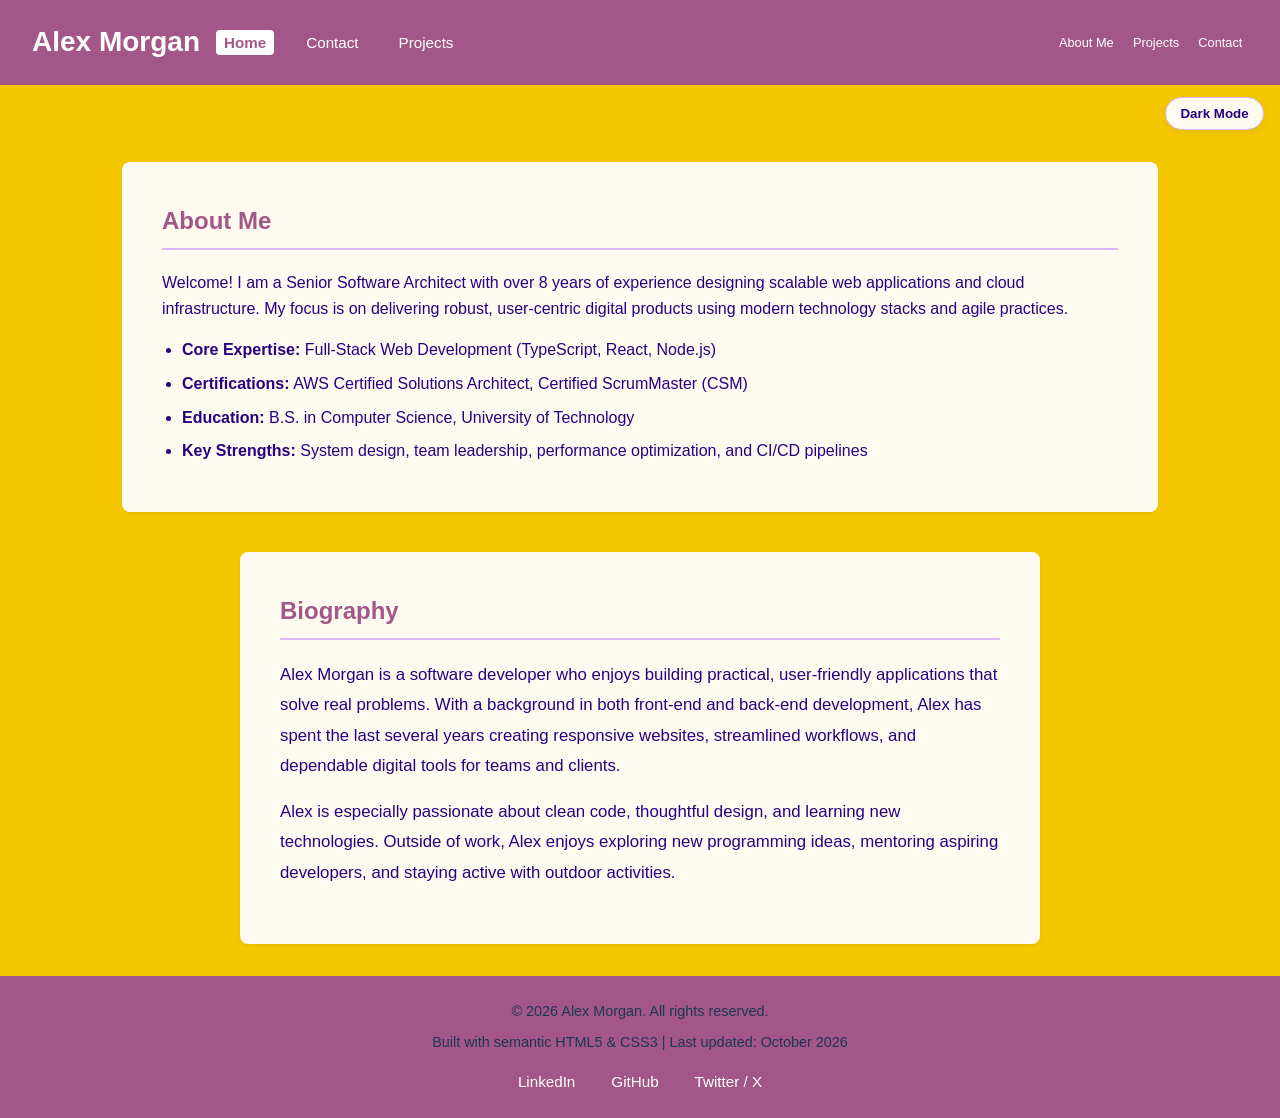
==== commit 0f587284: "Finished part 2" ====
--- a/index.html
+++ b/index.html
@@ -22,8 +22,8 @@
             <nav class="main-navigation" aria-label="Main Navigation">
                 <ul>
                     <li><a href="index.html" class="active" aria-current="page">Home</a></li>
-                    <li><a href="biography.html">Biography</a></li>
-                    <li><a href="awards.html">Awards</a></li>
+                    <li><a href="contact.html">Contact</a></li>
+                    <li><a href="projects.html">Projects</a></li>
                 </ul>
             </nav>
             <nav class="section-navigation" aria-label="Page Sections">
@@ -36,8 +36,18 @@
         </div>
     </header>
 
+    <button class="theme-toggle" id="themeToggle" type="button" aria-label="Toggle dark mode">Dark Mode</button>
+
     <!-- Main Content Area -->
     <main>
+        <div class="modal" id="successModal" aria-hidden="true" role="dialog" aria-modal="true" aria-labelledby="modalTitle">
+            <div class="modal-content" tabindex="-1">
+                <h3 id="modalTitle">Message Sent</h3>
+                <p>Your message was sent successfully.</p>
+                <button type="button" class="modal-close" id="closeModalBtn">Close</button>
+            </div>
+        </div>
+
         <!-- Section 1: About Me -->
         <section id="about">
             <h2>About Me</h2>
@@ -51,67 +61,19 @@
             </ul>
         </section>
 
-        <!-- Section 2: Projects -->
-        <section id="projects">
-            <h2>Projects</h2>
-            <div class="projects-grid">
-                
-                <!-- Project 1 -->
-                <article class="project-card">
-                    <div>
-                        <img src="analytics.jpg" alt="E-Commerce Analytics Dashboard interface preview">
-                        <h3>E-Commerce Analytics Platform</h3>
-                        <p>A real-time data visualization dashboard handling over 1 million daily events, built using React, D3.js, and Node.js.</p>
-                    </div>
-                    <a href="https://github.com/example/ecommerce-analytics" target="_blank" rel="noopener noreferrer">View Project Repository &rarr;</a>
-                </article>
-
-                <!-- Project 2 -->
-                <article class="project-card">
-                    <div>
-                        <img src="task-manage.webp" alt="Task Management Mobile Application UI">
-                        <h3>Task Automation Engine</h3>
-                        <p>An enterprise workflow automation tool designed to streamline operational tasks and integrate third-party APIs seamlessly.</p>
-                    </div>
-                    <a href="https://example.com/task-engine-demo" target="_blank" rel="noopener noreferrer">Live Demo &rarr;</a>
-                </article>
-
-                <!-- Project 3 -->
-                <article class="project-card">
-                    <div>
-                        <img src="deploy.png" alt="Terminal output of Open Source CLI Tool">
-                        <h3>Cloud Deploy CLI Tool</h3>
-                        <p>An open-source command-line interface developed in Go to simplify multi-region cloud deployments for developers.</p>
-                    </div>
-                    <a href="https://example.com/cloud-cli-docs" target="_blank" rel="noopener noreferrer">Documentation & Resource &rarr;</a>
-                </article>
-
-            </div>
+        <section class="biography-section" aria-labelledby="bio-heading">
+            <h2 id="bio-heading">Biography</h2>
+            <p>
+                Alex Morgan is a software developer who enjoys building practical, user-friendly applications that solve real problems.
+                With a background in both front-end and back-end development, Alex has spent the last several years creating responsive websites,
+                streamlined workflows, and dependable digital tools for teams and clients.
+            </p>
+            <p>
+                Alex is especially passionate about clean code, thoughtful design, and learning new technologies.
+                Outside of work, Alex enjoys exploring new programming ideas, mentoring aspiring developers, and staying active with outdoor activities.
+            </p>
         </section>
 
-        <!-- Section 3: Contact Form -->
-        <section id="contact">
-            <h2>Contact</h2>
-            <form class="contact-form" action="#" method="POST">
-                
-                <div class="form-group">
-                    <label for="name">Full Name</label>
-                    <input type="text" id="name" name="name" required placeholder="Jane Doe">
-                </div>
-
-                <div class="form-group">
-                    <label for="email">Email Address</label>
-                    <input type="email" id="email" name="email" required placeholder="jane.doe@example.com">
-                </div>
-
-                <div class="form-group full-width">
-                    <label for="message">Message</label>
-                    <textarea id="message" name="message" rows="5" required placeholder="How can I help you?"></textarea>
-                </div>
-
-                <button type="submit">Send Message</button>
-            </form>
-        </section>
     </main>
 
     <!-- Footer Section -->
@@ -128,4 +90,5 @@
         </nav>
     </footer>
 
+    <script src="app.js"></script>
 </body>
--- a/styles.css
+++ b/styles.css
@@ -1,12 +1,24 @@
 
 :root {
-    --primary-color: #2563eb;
-    --primary-hover: #1d4ed8;
-    --secondary-color: #1e293b;
-    --background-color: #f8fafc;
-    --card-background: #ffffff;
-    --text-color: #334155;
-    --border-color: #e2e8f0;
+    --primary-color: #59CDFF;
+    --primary-hover: #3bbaf6;
+    --secondary-color: #A25788;
+    --background-color: #F5C700;
+    --card-background: #fffaf0;
+    --text-color: #2A0081;
+    --border-color: #d9b6ff;
+    --accent-color: #A25788;
+}
+
+body.dark-mode {
+    --primary-color: #59CDFF;
+    --primary-hover: #3bbaf6;
+    --secondary-color: #AB6392;
+    --background-color: #2A0081;
+    --card-background: #1a0d4a;
+    --text-color: #F5C700;
+    --border-color: #AB6392;
+    --accent-color: #59CDFF;
 }
 
 * {
@@ -23,6 +35,26 @@
     display: flex;
     flex-direction: column;
     min-height: 100vh;
+    transition: background-color 0.2s ease, color 0.2s ease;
+}
+
+.theme-toggle {
+    align-self: flex-end;
+    margin: 0.75rem 1rem 0;
+    padding: 0.5rem 0.9rem;
+    border: 1px solid var(--border-color);
+    border-radius: 999px;
+    background-color: var(--card-background);
+    color: var(--text-color);
+    font-weight: 600;
+    cursor: pointer;
+    box-shadow: 0 2px 6px rgba(15, 23, 42, 0.08);
+}
+
+.theme-toggle:focus,
+.theme-toggle:focus-visible {
+    outline: 3px solid var(--primary-color);
+    outline-offset: 3px;
 }
 
 /* ----------------------------------------------------
@@ -88,6 +120,21 @@
 
 nav a:hover {
     text-decoration: underline;
+}
+
+a:focus,
+a:focus-visible,
+button:focus,
+button:focus-visible,
+input:focus,
+input:focus-visible,
+textarea:focus,
+textarea:focus-visible,
+label:focus,
+label:focus-visible {
+    outline: 3px solid var(--primary-color);
+    outline-offset: 3px;
+    border-radius: 4px;
 }
 
 .main-navigation a.active {
@@ -215,6 +262,41 @@
     margin-bottom: 1.25rem;
 }
 
+.awards-section {
+    max-width: 900px;
+    margin: 0 auto;
+}
+
+.award-list {
+    list-style: disc;
+    padding-left: 1.5rem;
+}
+
+.award-list li {
+    margin-bottom: 1.25rem;
+    line-height: 1.7;
+}
+
+.award-list strong {
+    color: var(--secondary-color);
+    font-size: 1.05rem;
+}
+
+.award-list p {
+    margin-top: 0.4rem;
+}
+
+.biography-section {
+    max-width: 800px;
+    margin: 0 auto;
+}
+
+.biography-section p {
+    margin-bottom: 1rem;
+    font-size: 1.05rem;
+    line-height: 1.8;
+}
+
 /* Section 1: About Me */
 .about-list {
     margin-top: 1rem;
@@ -312,10 +394,64 @@
     background-color: var(--primary-hover);
 }
 
+.modal {
+    position: fixed;
+    inset: 0;
+    display: flex;
+    align-items: center;
+    justify-content: center;
+    background: rgba(15, 23, 42, 0.6);
+    opacity: 0;
+    visibility: hidden;
+    pointer-events: none;
+    transition: opacity 0.2s ease, visibility 0.2s ease;
+    z-index: 1000;
+}
+
+.modal.is-open {
+    opacity: 1;
+    visibility: visible;
+    pointer-events: auto;
+}
+
+.modal-content {
+    background: var(--card-background);
+    border-radius: 12px;
+    max-width: 420px;
+    width: min(90vw, 420px);
+    padding: 2rem 1.5rem 1.5rem;
+    box-shadow: 0 20px 45px rgba(15, 23, 42, 0.2);
+    text-align: center;
+}
+
+.modal-content h3 {
+    color: var(--secondary-color);
+    margin-bottom: 0.75rem;
+}
+
+.modal-content p {
+    margin-bottom: 1.25rem;
+    color: var(--text-color);
+}
+
+.modal-close {
+    background-color: var(--primary-color);
+    color: #ffffff;
+    border: none;
+    border-radius: 4px;
+    padding: 0.7rem 1.25rem;
+    font-weight: 600;
+    cursor: pointer;
+}
+
+.modal-close:hover {
+    background-color: var(--primary-hover);
+}
+
 /* Footer */
 footer {
     background-color: var(--secondary-color);
-    color: #94a3b8;
+    color: #1d3658;
     padding: 1.5rem 1rem;
     text-align: center;
     margin-top: auto;
